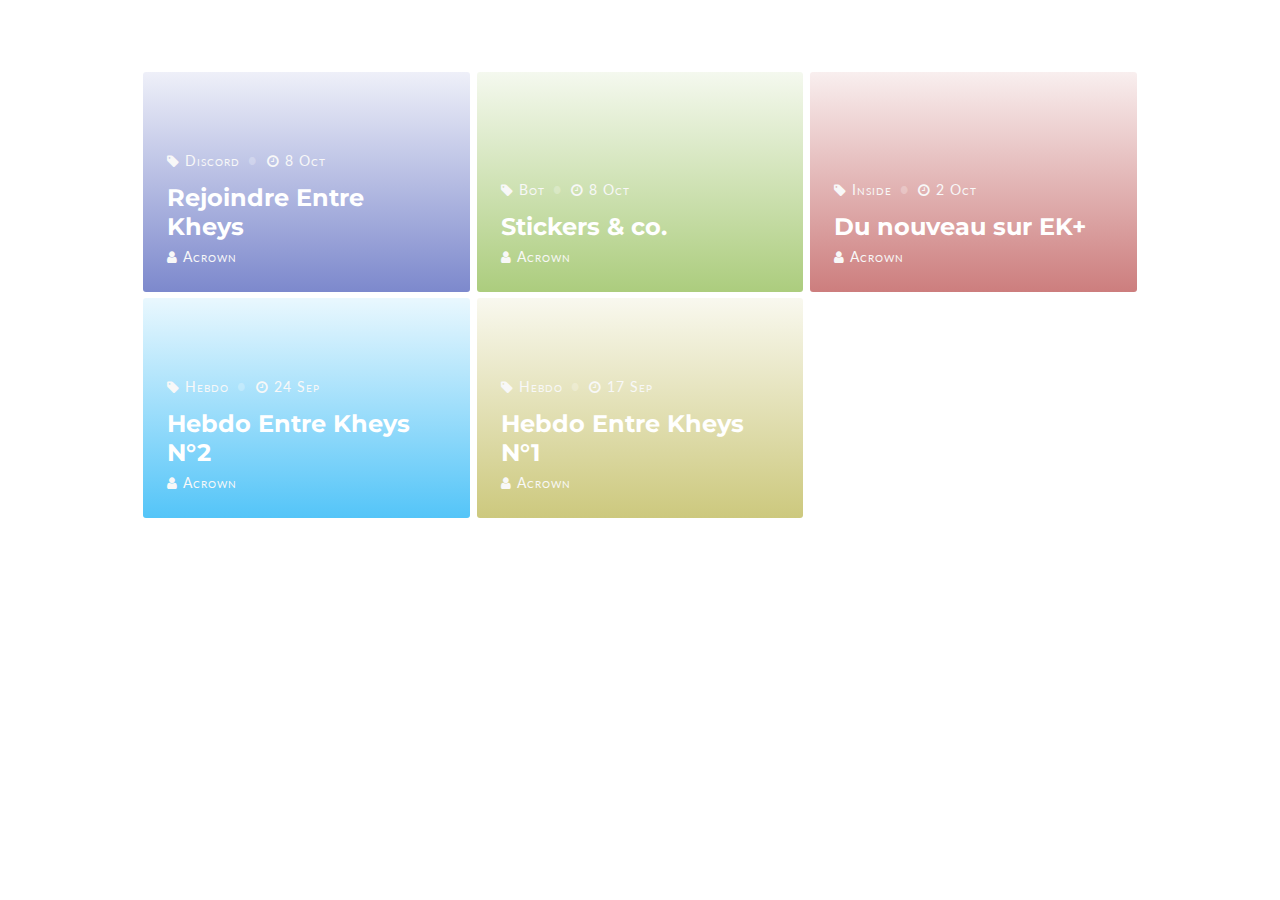
==== index.html @ 652665e6 "Update index.html" ====
<!DOCTYPE html>
<html >
<head>
  <meta charset="UTF-8">
  <meta name="viewport" content="width=device-width, initial-scale=1">
  <title>EK+ | Les News</title>
  <link href='https://fonts.googleapis.com/css?family=Montserrat:700|Lato:400' rel='stylesheet' type='text/css'>
<link rel="stylesheet" href="https://maxcdn.bootstrapcdn.com/font-awesome/4.4.0/css/font-awesome.min.css">
  <link rel="stylesheet" href="https://cdnjs.cloudflare.com/ajax/libs/normalize/5.0.0/normalize.min.css">
      <link rel="stylesheet" href="css/style.css">
</head>

<body>
  <h1>NEWS EK</h1>
<div class="site__wrapper">
  <div class="grid">
    <div class="card">
      <div class="card__image">
        <img src="https://media.giphy.com/media/mQpZtX0gKDESA/giphy.gif" alt="">

        <div class="card__overlay card__overlay--indigo">
          <div class="card__overlay-content">
            <ul class="card__meta">
              <li><i class="fa fa-tag"></i> Discord</li>
              <li><i class="fa fa-clock-o"></i> 8 Oct</li>
            </ul>

            <a href="/News/articles/rejoindre_ek.html" class="card__title">Rejoindre Entre Kheys</a>

            <ul class="card__meta card__meta--last">
              <li><i class="fa fa-user"></i> Acrown</li>
            </ul>
          </div>
        </div>
      </div>
    </div>
  </div>
  
  <div class="grid">
    <div class="card">
      <div class="card__image">
        <img src="https://media.giphy.com/media/1Mng0gXC5Tpcs/giphy.gif" alt="">

        <div class="card__overlay card__overlay--green">
          <div class="card__overlay-content">
            <ul class="card__meta">
              <li><i class="fa fa-tag"></i> Bot</li>
              <li><i class="fa fa-clock-o"></i> 8 Oct</li>
            </ul>

            <a href="/News/articles/stickers_and_co.html" class="card__title">Stickers & co.</a>

            <ul class="card__meta card__meta--last">
              <li><i class="fa fa-user"></i> Acrown</li>
            </ul>
          </div>
        </div>
      </div>
    </div>
  </div>
  
  <div class="grid">
    <div class="card">
      <div class="card__image">
        <img src="https://media.giphy.com/media/UO95NWY0PmoWk/giphy.gif" alt="">

        <div class="card__overlay card__overlay--red">
          <div class="card__overlay-content">
            <ul class="card__meta">
              <li><i class="fa fa-tag"></i> Inside</li>
              <li><i class="fa fa-clock-o"></i> 2 Oct</li>
            </ul>

            <a href="/News/articles/du_changement_sur_ekplus.html" class="card__title">Du nouveau sur EK+</a>

            <ul class="card__meta card__meta--last">
              <li><i class="fa fa-user"></i> Acrown</li>
            </ul>
          </div>
        </div>
      </div>
    </div>
  </div>
  
  <div class="grid">
    <div class="card">
      <div class="card__image">
        <img src="https://media.giphy.com/media/lXiRLb0xFzmreM8k8/giphy.gif" alt="">

        <div class="card__overlay card__overlay--blue">
          <div class="card__overlay-content">
            <ul class="card__meta">
              <li><i class="fa fa-tag"></i> Hebdo</li>
              <li><i class="fa fa-clock-o"></i> 24 Sep</li>
            </ul>

            <a href="https://gitacrown.github.io/EKHebdo/numero/24sep.html" class="card__title">Hebdo Entre Kheys N°2</a>

            <ul class="card__meta card__meta--last">
              <li><i class="fa fa-user"></i> Acrown</li>
            </ul>
          </div>
        </div>
      </div>
    </div>
  </div>
  
  <div class="grid">
    <div class="card">
      <div class="card__image">
        <img src="https://i.imgur.com/JRQF2cV.gif" alt="">

        <div class="card__overlay card__overlay--yellow">
          <div class="card__overlay-content">
            <ul class="card__meta">
              <li><i class="fa fa-tag"></i> Hebdo</li>
              <li><i class="fa fa-clock-o"></i> 17 Sep</li>
            </ul>

            <a href="https://gitacrown.github.io/EKHebdo/numero/17sep.html" class="card__title">Hebdo Entre Kheys N°1</a>

            <ul class="card__meta card__meta--last">
              <li><i class="fa fa-user"></i> Acrown</li>
            </ul>
          </div>
        </div>
      </div>
    </div>
  </div>
  
</div>
<!-- @end site__wrapper -->
  <script type="text/javascript" src="//cdnjs.cloudflare.com/ajax/libs/jquery/2.1.3/jquery.min.js"></script>
<script type="text/javascript" src="//cdnjs.cloudflare.com/ajax/libs/masonry/3.3.2/masonry.pkgd.js"></script>
<script type="text/javascript" src="//cdnjs.cloudflare.com/ajax/libs/jquery.imagesloaded/3.2.0/imagesloaded.pkgd.min.js"></script>

    <script  src="js/index.js"></script>

</body>
</html>
---- css/style.css ----
*, *:after, *:before {
  -webkit-box-sizing: border-box;
  -moz-box-sizing: border-box;
  box-sizing: border-box;
  margin: 0;
  padding: 0;
}

html {
  font-size: 100%;
}

body {
  font-size: 1em;
  font-family: "Lato";
  font-weight: 400;
  line-height: 1.5;
  word-wrap: break-word;
  -webkit-hyphens: auto;
  -moz-hyphens: auto;
  hyphens: auto;
  color:white;
  background-image:"https://www.walldevil.com/wallpapers/a42/wallpapers-newspaper-rapper-texture-photoshop-change-watercolor-effect-paper.jpg";
}

h1 {
  text-align: center;
  display: block;
}

img {
  height: auto;
  max-width: 100%;
}

a {
  color: #29B6F6;
  text-decoration: none;
}
a:hover {
  text-decoration: underline;
}

.site__wrapper {
  max-width: 1000px;
  margin-left: auto;
  margin-right: auto;
  padding-top: 1.5em;
  padding-bottom: 1.5em;
}

.site__info {
  clear: both;
  position: absolute;
  bottom: -20%;
  padding: 3em;
  display: block;
  font-variant: small-caps;
  letter-spacing: 2px;
  left: 50%;
  transform: translate(-50%, -50%);
}

.grid {
  float: none;
  width: 100%;
  padding-left: 0.2em;
  padding-right: 0.2em;
  padding-bottom: 0.4em;
}
@media screen and (min-width: 40.063em) {
  .grid {
    float: left;
    width: 33.333%;
  }
}

.card__image {
  -webkit-border-radius: 3px;
  -moz-border-radius: 3px;
  border-radius: 3px;
  min-height: 220px;
  display: block;
  overflow: hidden;
  position: relative;
}
.card__image > img {
  display: block;
  margin-bottom: 0;
  width: 100%;
  -webkit-transition: all .25s ease-in-out;
  -moz-transition: all .25s ease-in-out;
  -ms-transition: all .25s ease-in-out;
  -o-transition: all .25s ease-in-out;
  transition: all .25s ease-in-out;
}
.card__image:hover > img {
  -webkit-transform: scale(1.2);
  -moz-transform: scale(1.2);
  -ms-transform: scale(1.2);
  -o-transform: scale(1.2);
  transform: scale(1.1);
}

.card__title {
  color: white;
  display: inline-block;
  font-family: "Montserrat";
  font-size: 1.5em;
  font-weight: 700;
  line-height: 1.2;
  margin-bottom: 0.1em;
  text-decoration: none;
  -webkit-transition: all 0.3s ease-out;
  -moz-transition: all 0.3s ease-out;
  transition: all 0.3s ease-out;
}
.card__title:hover {
  color: rgba(255, 255, 255, 0.7);
  text-decoration: none;
}

.card__overlay {
  content: "";
  bottom: 0;
  display: block;
  height: 100%;
  left: 0;
  position: absolute;
  right: 0;
  top: 0;
  width: 100%;
  z-index: 1;
}

.card__overlay--indigo {
  background-image: linear-gradient(to bottom, rgba(92, 107, 192, 0.1), rgba(92, 107, 192, 0.8));
  z-index: 2;
}

.card__overlay--blue {
  background-image: linear-gradient(to bottom, rgba(41, 182, 246, 0.1), rgba(41, 182, 246, 0.8));
  z-index: 2;
}

.card__overlay--green {
  background-image: linear-gradient(to bottom, rgba(151, 192, 93, 0.1), rgba(151, 192, 93, 0.8));
  z-index: 2;
}

.card__overlay--red {
  background-image: linear-gradient(to bottom, rgba(192, 93, 93, 0.1), rgba(192, 93, 93, 0.8));
  z-index: 2;
}

.card__overlay--yellow {
  background-image: linear-gradient(to bottom, rgba(192, 187, 93, 0.1), rgba(192, 187, 93, 0.8));
  z-index: 2;
}

.card__overlay-content {
  position: absolute;
  bottom: 0;
  padding: 1.5em;
  z-index: 3;
}

.card__meta {
  margin: 0;
  margin-right: -1em;
  margin-bottom: 0.75em;
}
.card__meta.card__meta--last {
  margin-bottom: 0;
}
.card__meta li {
  color: #f8f8f8;
  display: inline;
  list-style-type: none;
  margin-bottom: 0;
  padding-right: 1em;
  font-size: 0.85em;
  font-variant: small-caps;
  letter-spacing: 1px;
}
.card__meta li:not(:last-child):after {
  content: "\25cf";
  font-style: normal;
  position: relative;
  color: rgba(255, 255, 255, 0.25);
  right: -0.6em;
}
.card__meta li > a {
  color: #f8f8f8;
}
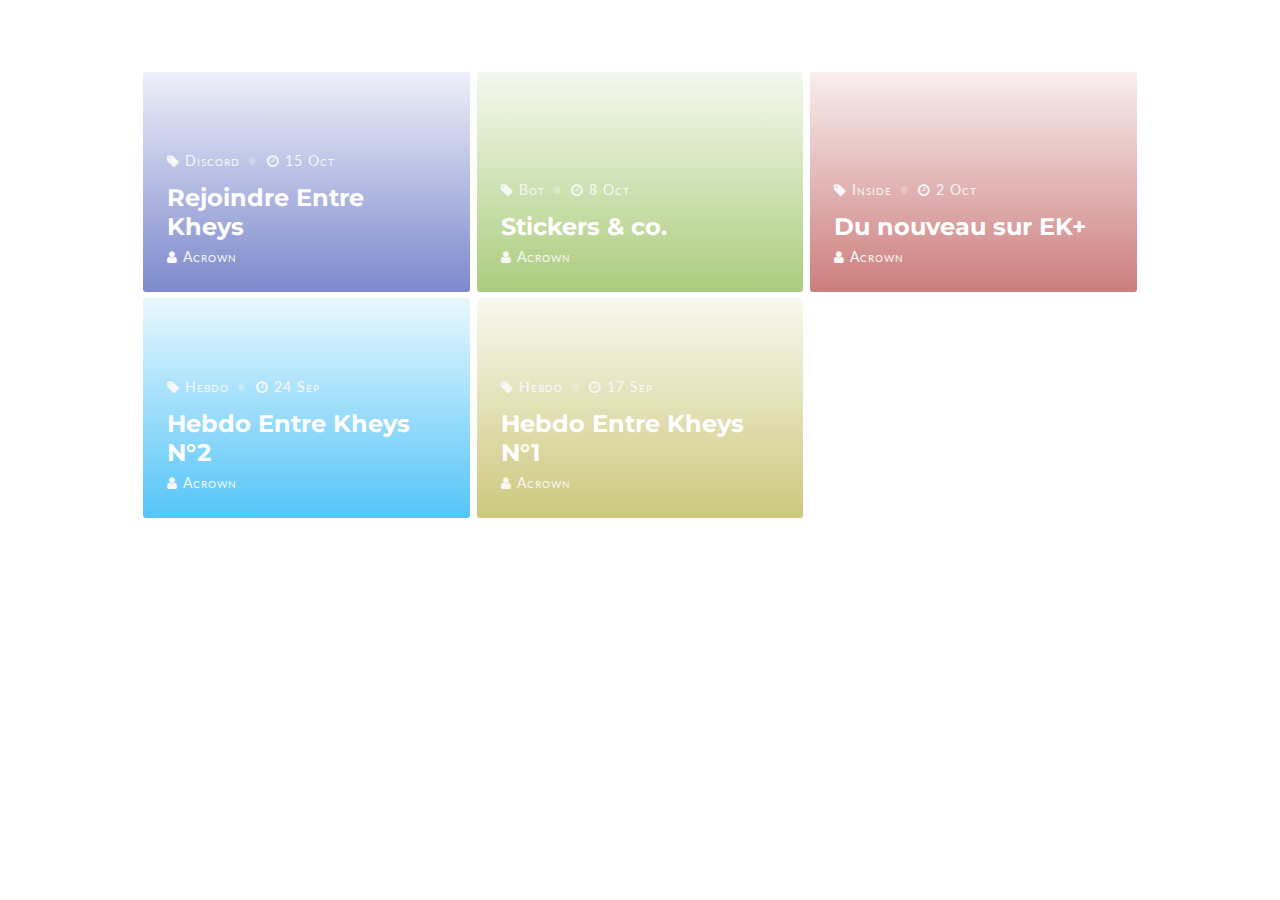
==== commit b7248578: "Update index.html" ====
--- a/index.html
+++ b/index.html
@@ -22,7 +22,7 @@
           <div class="card__overlay-content">
             <ul class="card__meta">
               <li><i class="fa fa-tag"></i> Discord</li>
-              <li><i class="fa fa-clock-o"></i> 8 Oct</li>
+              <li><i class="fa fa-clock-o"></i> 15 Oct</li>
             </ul>
 
             <a href="/News/articles/rejoindre_ek.html" class="card__title">Rejoindre Entre Kheys</a>
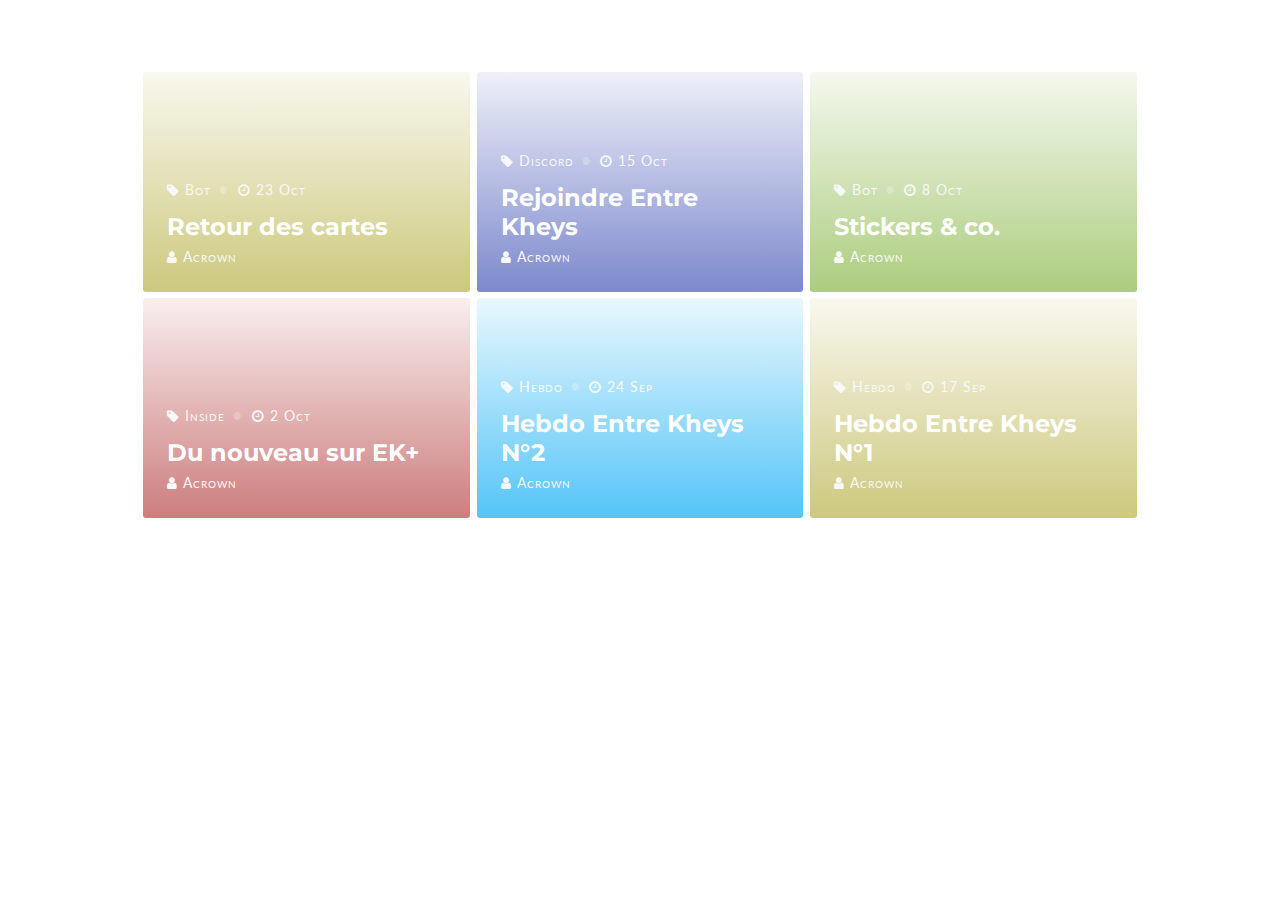
==== commit 1cca0a08: "Update index.html" ====
--- a/index.html
+++ b/index.html
@@ -13,6 +13,30 @@
 <body>
   <h1>NEWS EK</h1>
 <div class="site__wrapper">
+  
+  <div class="grid">
+    <div class="card">
+      <div class="card__image">
+        <img src="https://media.giphy.com/media/l46CwEYnbFtFfjZNS/giphy.gif" alt="">
+
+        <div class="card__overlay card__overlay--yellow">
+          <div class="card__overlay-content">
+            <ul class="card__meta">
+              <li><i class="fa fa-tag"></i> Bot</li>
+              <li><i class="fa fa-clock-o"></i> 23 Oct</li>
+            </ul>
+
+            <a href="/News/articles/retour_cartes.html" class="card__title">Retour des cartes</a>
+
+            <ul class="card__meta card__meta--last">
+              <li><i class="fa fa-user"></i> Acrown</li>
+            </ul>
+          </div>
+        </div>
+      </div>
+    </div>
+  </div>
+  
   <div class="grid">
     <div class="card">
       <div class="card__image">
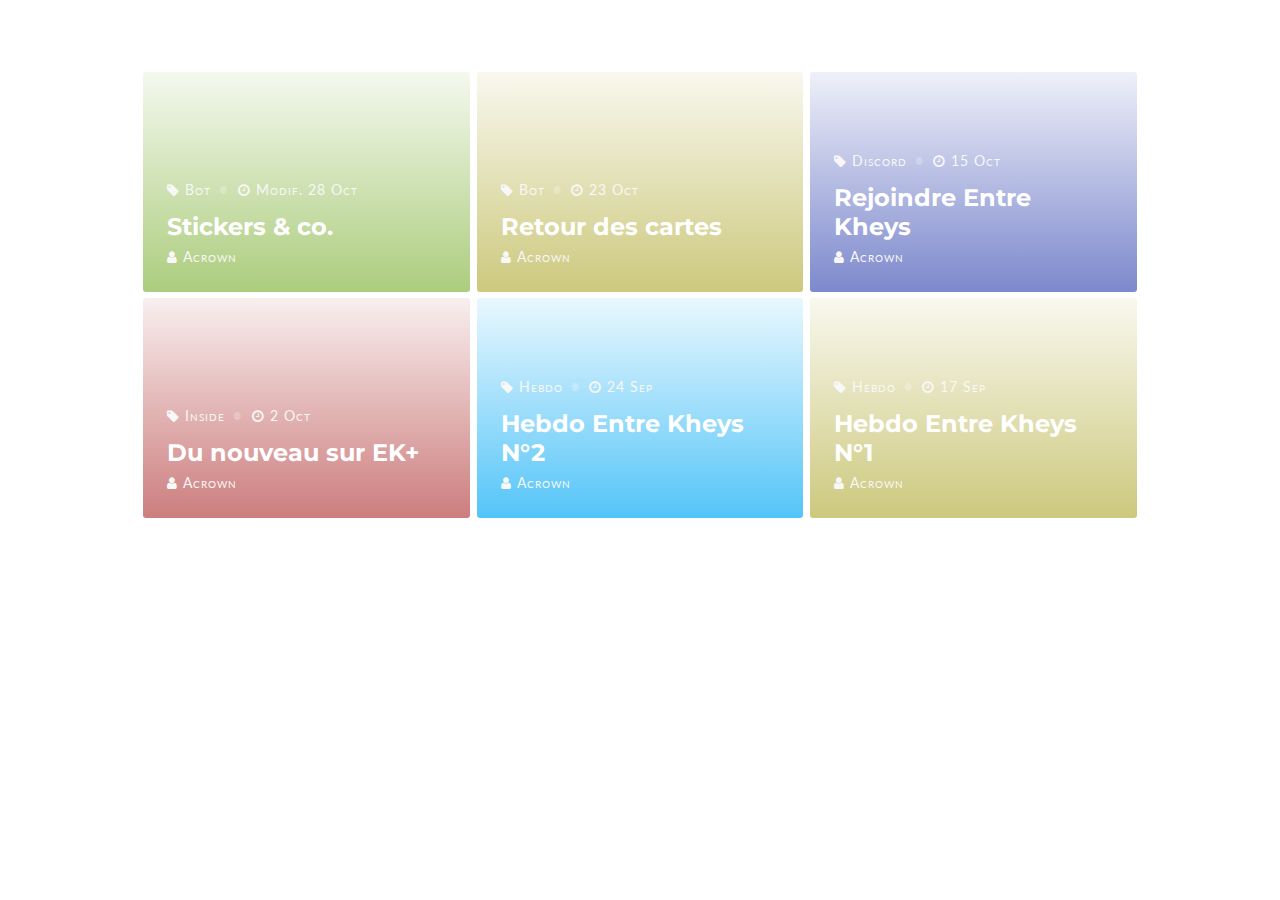
==== commit 9b31e4ac: "Update index.html" ====
--- a/index.html
+++ b/index.html
@@ -17,6 +17,29 @@
   <div class="grid">
     <div class="card">
       <div class="card__image">
+        <img src="https://media.giphy.com/media/1Mng0gXC5Tpcs/giphy.gif" alt="">
+
+        <div class="card__overlay card__overlay--green">
+          <div class="card__overlay-content">
+            <ul class="card__meta">
+              <li><i class="fa fa-tag"></i> Bot</li>
+              <li><i class="fa fa-clock-o"></i> Modif. 28 Oct</li>
+            </ul>
+
+            <a href="/News/articles/stickers_and_co.html" class="card__title">Stickers & co.</a>
+
+            <ul class="card__meta card__meta--last">
+              <li><i class="fa fa-user"></i> Acrown</li>
+            </ul>
+          </div>
+        </div>
+      </div>
+    </div>
+  </div>
+  
+  <div class="grid">
+    <div class="card">
+      <div class="card__image">
         <img src="https://media.giphy.com/media/l46CwEYnbFtFfjZNS/giphy.gif" alt="">
 
         <div class="card__overlay card__overlay--yellow">
@@ -26,7 +49,7 @@
               <li><i class="fa fa-clock-o"></i> 23 Oct</li>
             </ul>
 
-            <a href="/News/articles/retour_cartes.html" class="card__title">Retour des cartes</a>
+            <a href="/News/articles/retour_des_cartes.html" class="card__title">Retour des cartes</a>
 
             <ul class="card__meta card__meta--last">
               <li><i class="fa fa-user"></i> Acrown</li>
@@ -50,29 +73,6 @@
             </ul>
 
             <a href="/News/articles/rejoindre_ek.html" class="card__title">Rejoindre Entre Kheys</a>
-
-            <ul class="card__meta card__meta--last">
-              <li><i class="fa fa-user"></i> Acrown</li>
-            </ul>
-          </div>
-        </div>
-      </div>
-    </div>
-  </div>
-  
-  <div class="grid">
-    <div class="card">
-      <div class="card__image">
-        <img src="https://media.giphy.com/media/1Mng0gXC5Tpcs/giphy.gif" alt="">
-
-        <div class="card__overlay card__overlay--green">
-          <div class="card__overlay-content">
-            <ul class="card__meta">
-              <li><i class="fa fa-tag"></i> Bot</li>
-              <li><i class="fa fa-clock-o"></i> 8 Oct</li>
-            </ul>
-
-            <a href="/News/articles/stickers_and_co.html" class="card__title">Stickers & co.</a>
 
             <ul class="card__meta card__meta--last">
               <li><i class="fa fa-user"></i> Acrown</li>
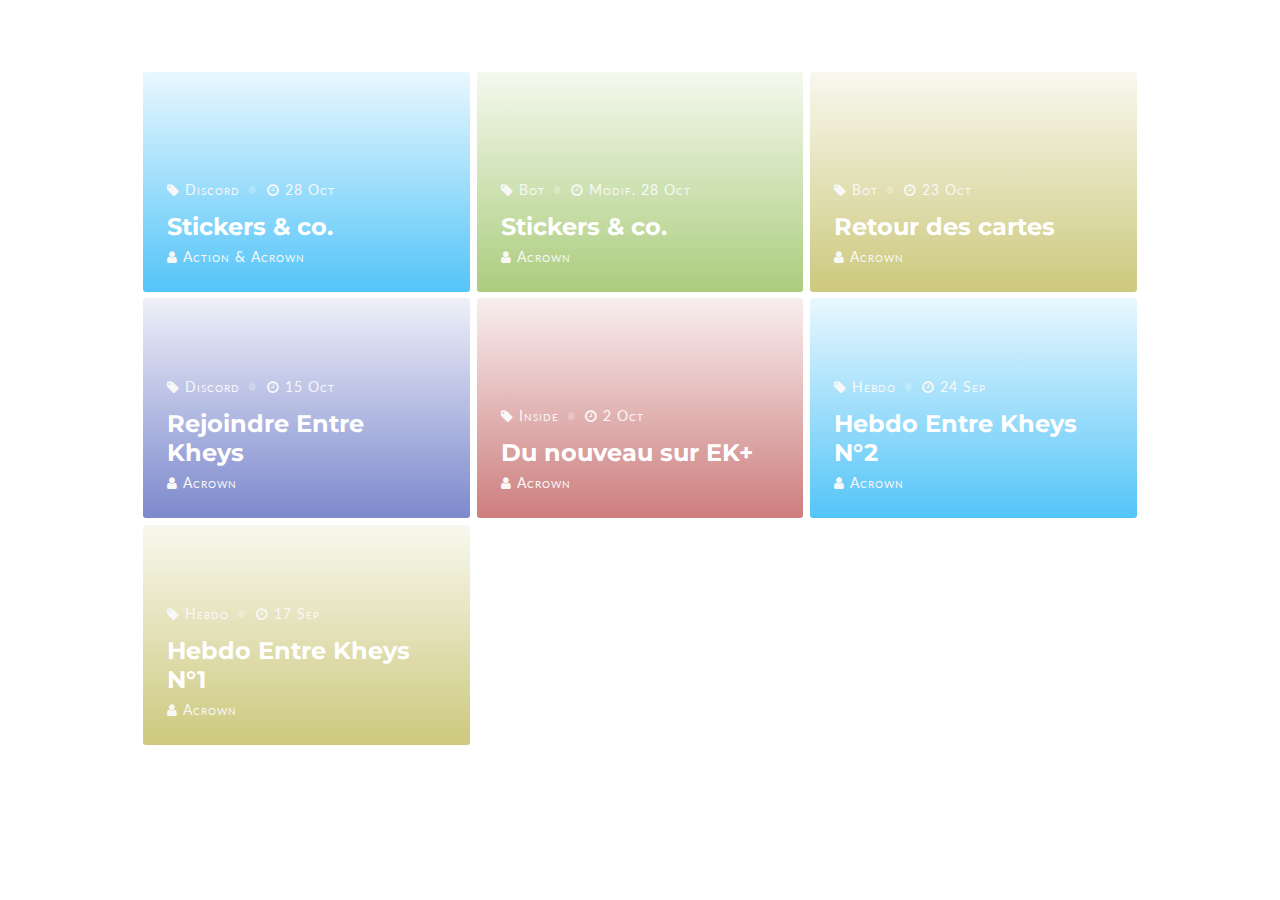
==== commit 564f999d: "Update index.html" ====
--- a/index.html
+++ b/index.html
@@ -13,6 +13,29 @@
 <body>
   <h1>NEWS EK</h1>
 <div class="site__wrapper">
+  
+  <div class="grid">
+    <div class="card">
+      <div class="card__image">
+        <img src="https://media.giphy.com/media/l44QkVjrTiBgettq8/giphy.gif" alt="">
+
+        <div class="card__overlay card__overlay--blue">
+          <div class="card__overlay-content">
+            <ul class="card__meta">
+              <li><i class="fa fa-tag"></i> Discord</li>
+              <li><i class="fa fa-clock-o"></i> 28 Oct</li>
+            </ul>
+
+            <a href="/News/articles/mesure_25_oct.html" class="card__title">Stickers & co.</a>
+
+            <ul class="card__meta card__meta--last">
+              <li><i class="fa fa-user"></i> Action & Acrown</li>
+            </ul>
+          </div>
+        </div>
+      </div>
+    </div>
+  </div>
   
   <div class="grid">
     <div class="card">
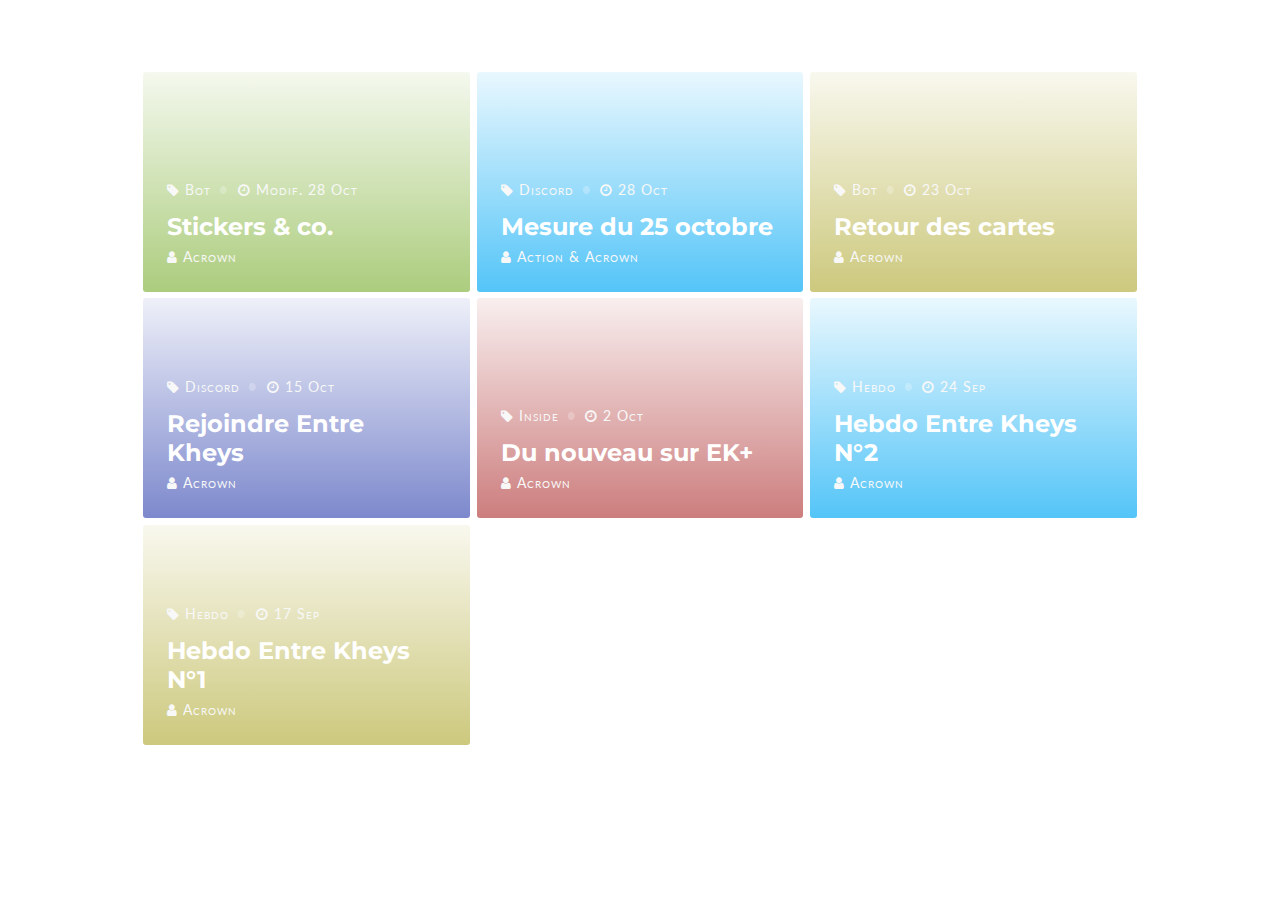
==== commit c3d8605c: "Update index.html" ====
--- a/index.html
+++ b/index.html
@@ -17,29 +17,6 @@
   <div class="grid">
     <div class="card">
       <div class="card__image">
-        <img src="https://media.giphy.com/media/l44QkVjrTiBgettq8/giphy.gif" alt="">
-
-        <div class="card__overlay card__overlay--blue">
-          <div class="card__overlay-content">
-            <ul class="card__meta">
-              <li><i class="fa fa-tag"></i> Discord</li>
-              <li><i class="fa fa-clock-o"></i> 28 Oct</li>
-            </ul>
-
-            <a href="/News/articles/mesure_25_oct.html" class="card__title">Stickers & co.</a>
-
-            <ul class="card__meta card__meta--last">
-              <li><i class="fa fa-user"></i> Action & Acrown</li>
-            </ul>
-          </div>
-        </div>
-      </div>
-    </div>
-  </div>
-  
-  <div class="grid">
-    <div class="card">
-      <div class="card__image">
         <img src="https://media.giphy.com/media/1Mng0gXC5Tpcs/giphy.gif" alt="">
 
         <div class="card__overlay card__overlay--green">
@@ -53,6 +30,29 @@
 
             <ul class="card__meta card__meta--last">
               <li><i class="fa fa-user"></i> Acrown</li>
+            </ul>
+          </div>
+        </div>
+      </div>
+    </div>
+  </div>
+  
+  <div class="grid">
+    <div class="card">
+      <div class="card__image">
+        <img src="https://media.giphy.com/media/l44QkVjrTiBgettq8/giphy.gif" alt="">
+
+        <div class="card__overlay card__overlay--blue">
+          <div class="card__overlay-content">
+            <ul class="card__meta">
+              <li><i class="fa fa-tag"></i> Discord</li>
+              <li><i class="fa fa-clock-o"></i> 28 Oct</li>
+            </ul>
+
+            <a href="/News/articles/mesure_25_oct.html" class="card__title">Mesure du 25 octobre</a>
+
+            <ul class="card__meta card__meta--last">
+              <li><i class="fa fa-user"></i> Action & Acrown</li>
             </ul>
           </div>
         </div>
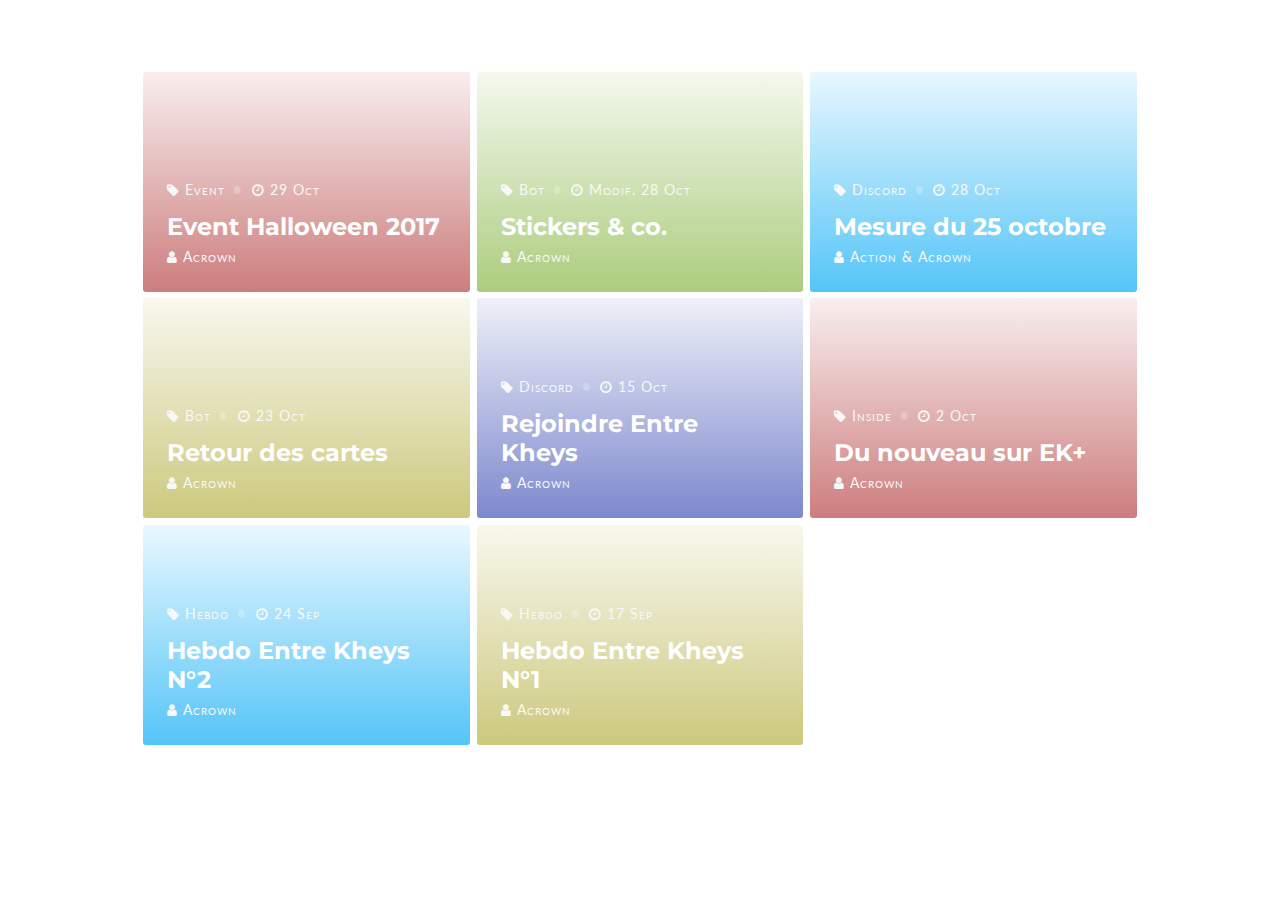
==== commit bd381608: "Update index.html" ====
--- a/index.html
+++ b/index.html
@@ -17,6 +17,29 @@
   <div class="grid">
     <div class="card">
       <div class="card__image">
+        <img src="https://media.giphy.com/media/vl8ncD72EnhoA/giphy.gif" alt="">
+
+        <div class="card__overlay card__overlay--red">
+          <div class="card__overlay-content">
+            <ul class="card__meta">
+              <li><i class="fa fa-tag"></i> Event</li>
+              <li><i class="fa fa-clock-o"></i> 29 Oct</li>
+            </ul>
+
+            <a href="/News/articles/event_halloween.html" class="card__title">Event Halloween 2017</a>
+
+            <ul class="card__meta card__meta--last">
+              <li><i class="fa fa-user"></i> Acrown</li>
+            </ul>
+          </div>
+        </div>
+      </div>
+    </div>
+  </div>
+  
+  <div class="grid">
+    <div class="card">
+      <div class="card__image">
         <img src="https://media.giphy.com/media/1Mng0gXC5Tpcs/giphy.gif" alt="">
 
         <div class="card__overlay card__overlay--green">
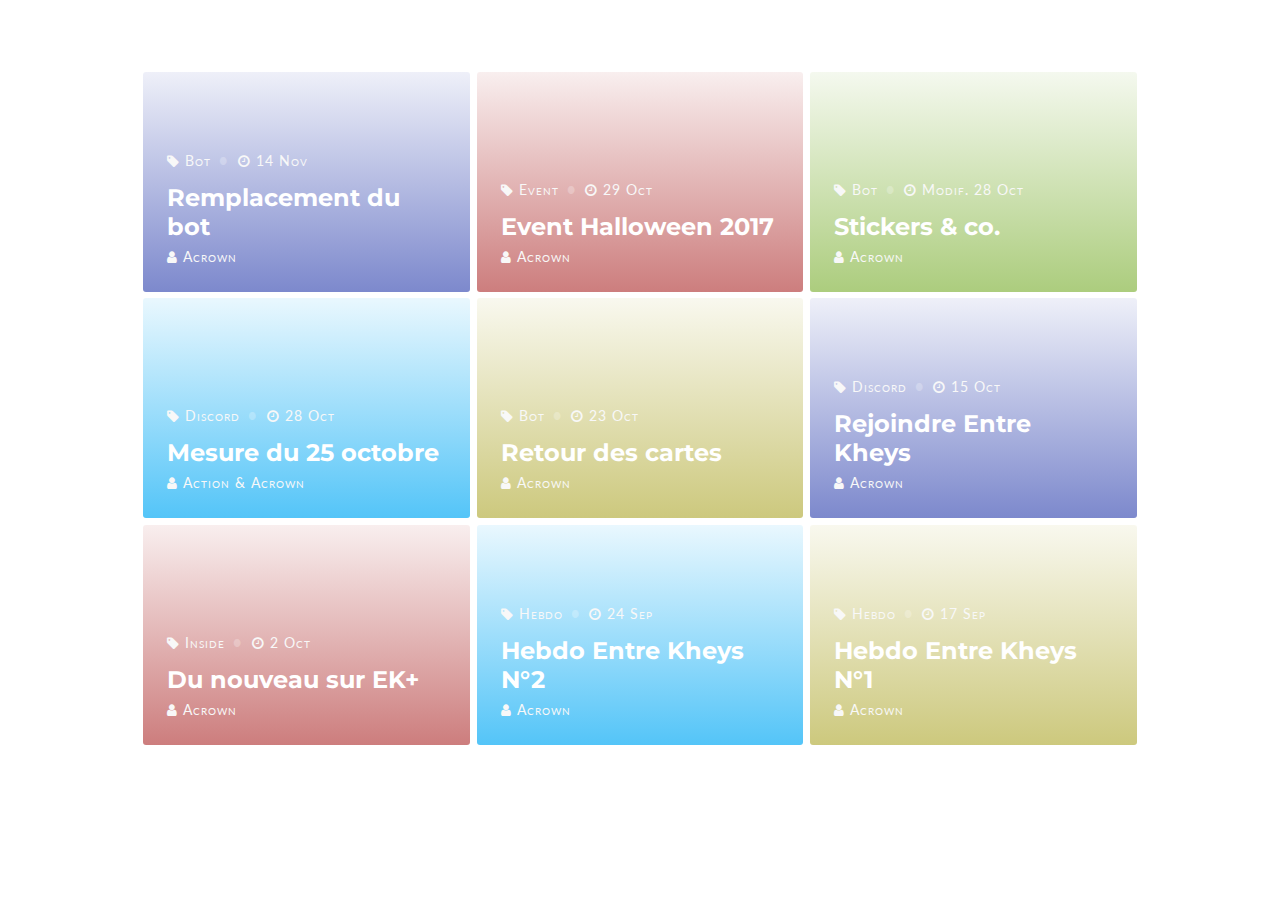
==== commit 46cdf509: "Update index.html" ====
--- a/index.html
+++ b/index.html
@@ -17,6 +17,29 @@
   <div class="grid">
     <div class="card">
       <div class="card__image">
+        <img src="https://media.giphy.com/media/pIMlKqgdZgvo4/giphy.gif" alt="">
+
+        <div class="card__overlay card__overlay--indigo">
+          <div class="card__overlay-content">
+            <ul class="card__meta">
+              <li><i class="fa fa-tag"></i> Bot</li>
+              <li><i class="fa fa-clock-o"></i> 14 Nov</li>
+            </ul>
+
+            <a href="/News/articles/remplacement_du_bot.html" class="card__title">Remplacement du bot</a>
+
+            <ul class="card__meta card__meta--last">
+              <li><i class="fa fa-user"></i> Acrown</li>
+            </ul>
+          </div>
+        </div>
+      </div>
+    </div>
+  </div>
+  
+  <div class="grid">
+    <div class="card">
+      <div class="card__image">
         <img src="https://media.giphy.com/media/vl8ncD72EnhoA/giphy.gif" alt="">
 
         <div class="card__overlay card__overlay--red">
